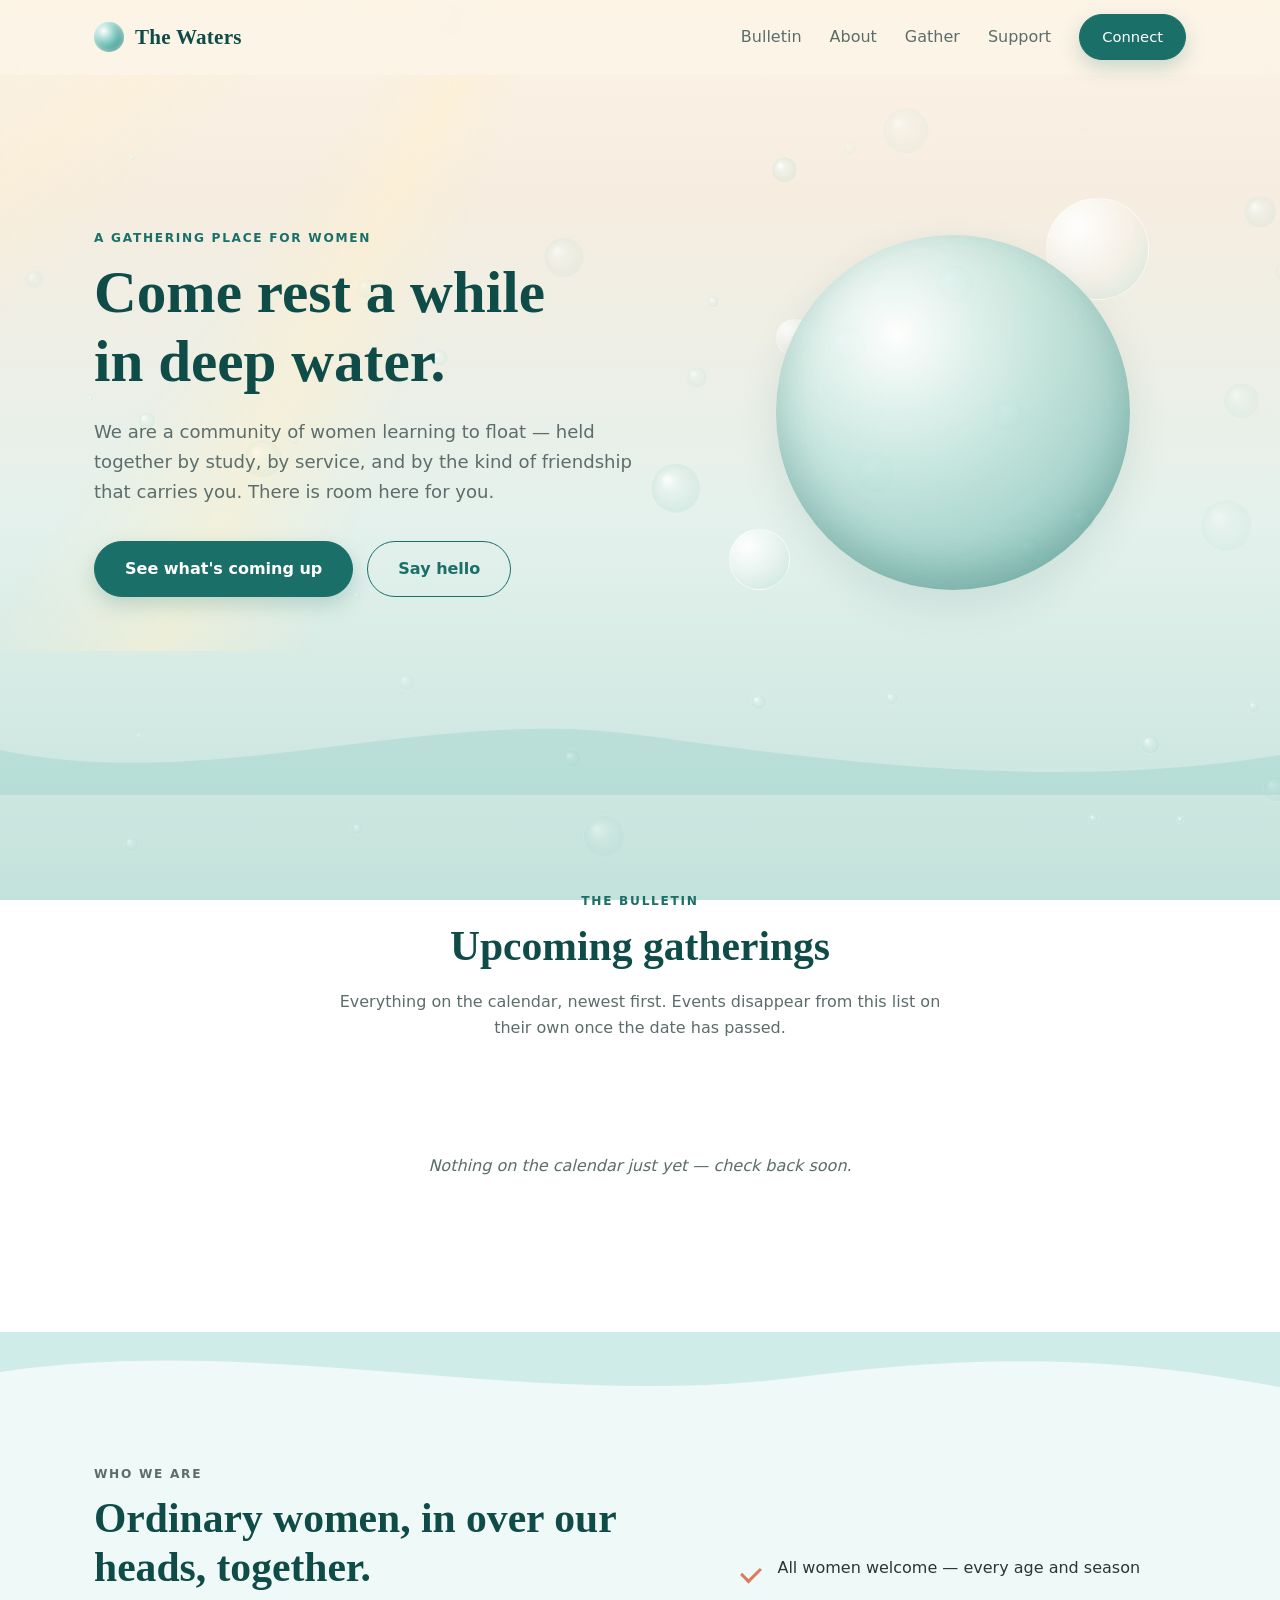
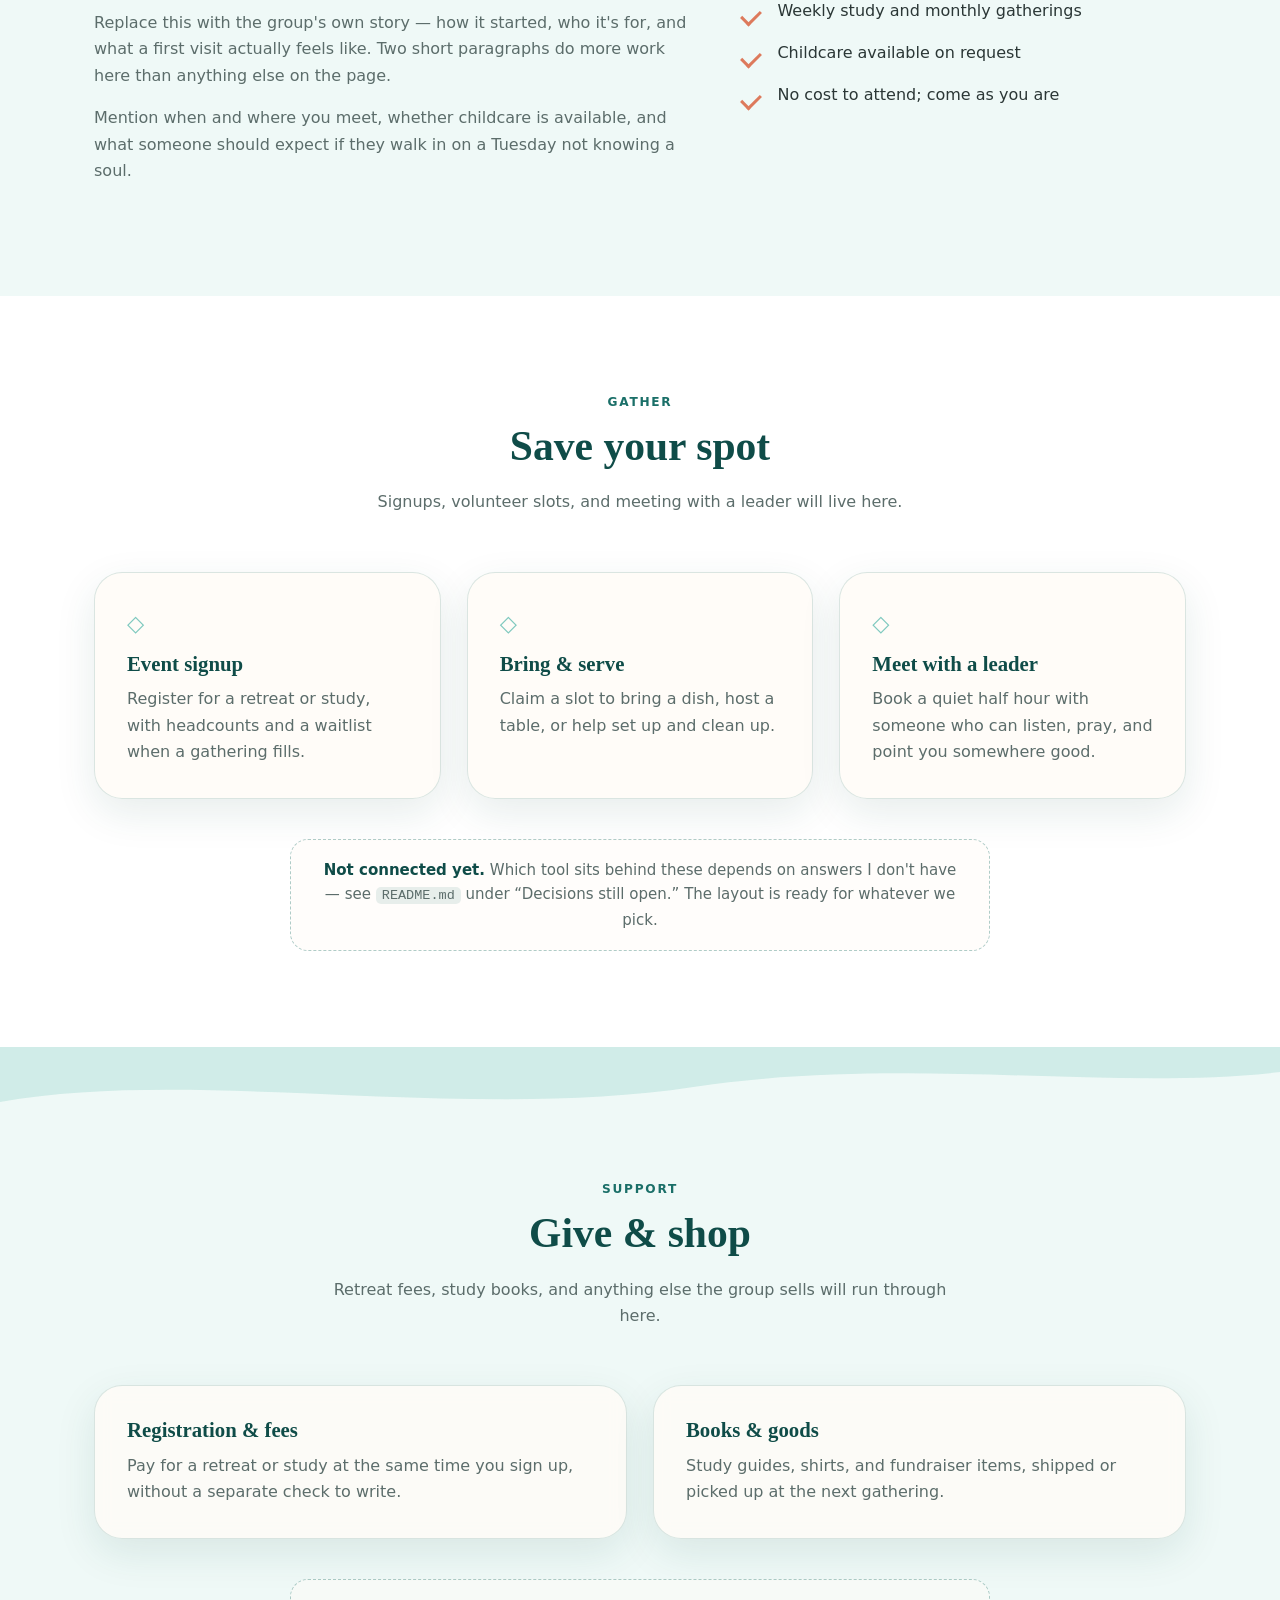
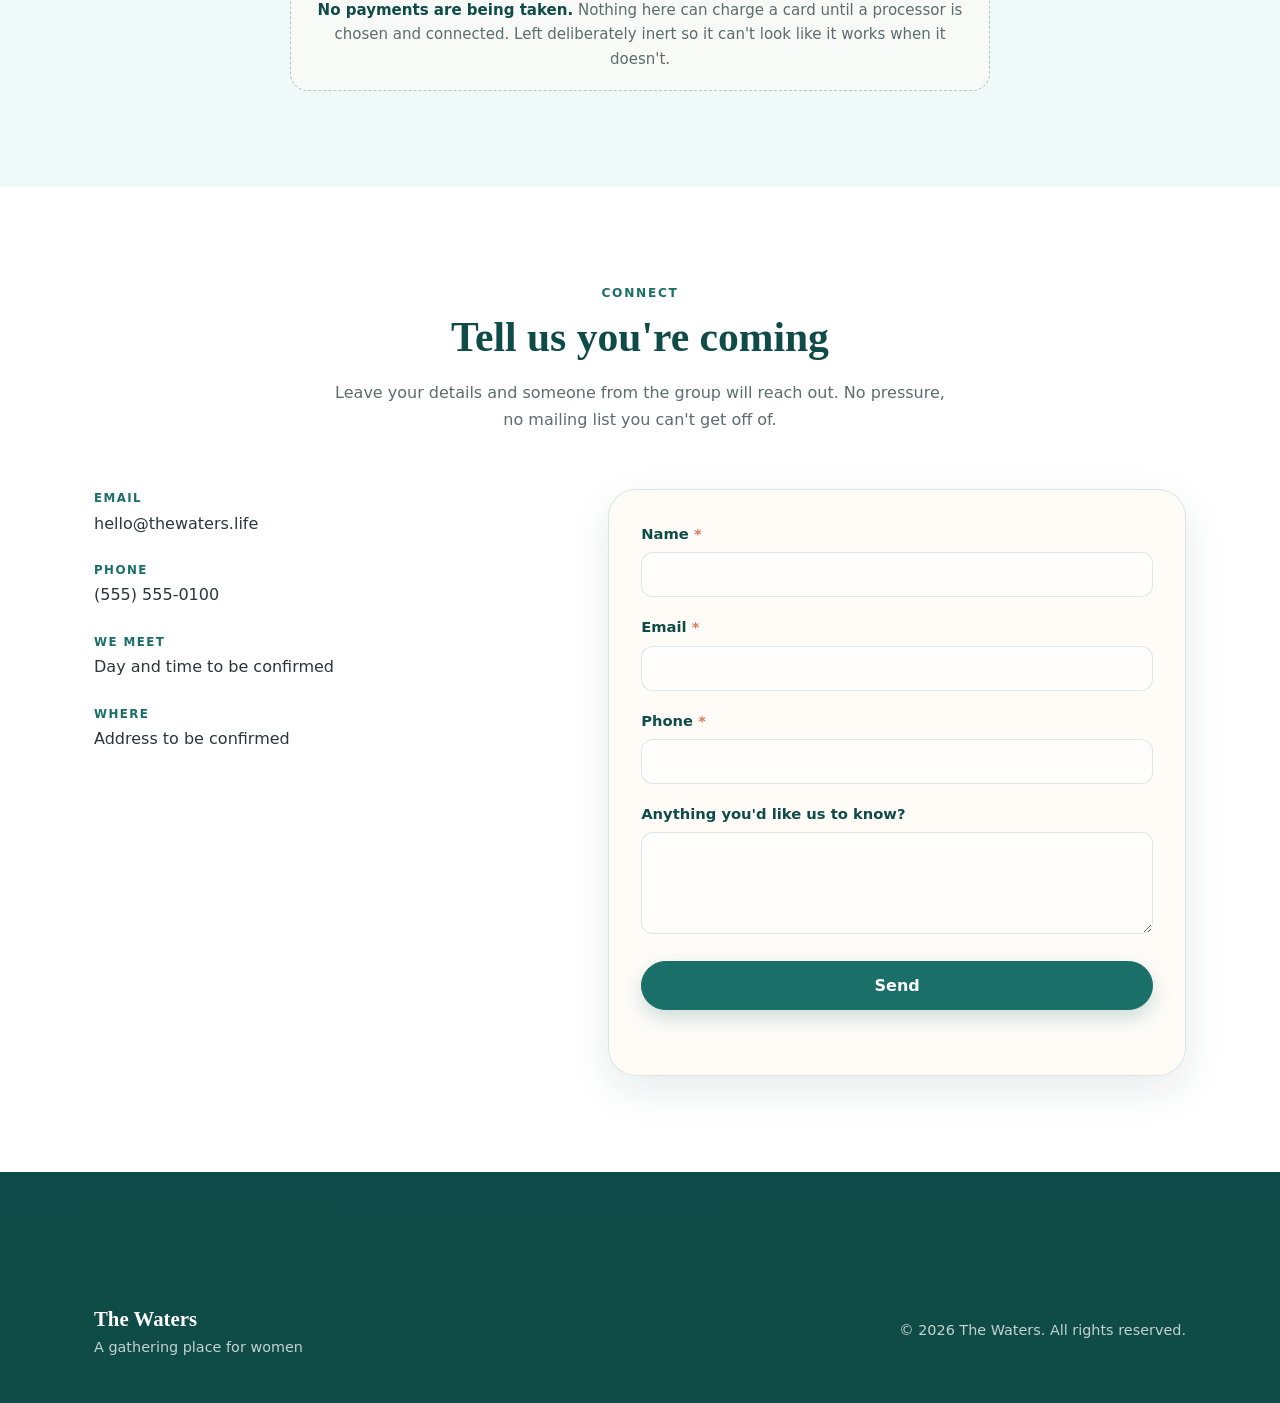
==== thewaters/public/index.html @ 30c307f7 "Build The Waters site with warm underwater theme and bubble field Renames the generic starter to the" ====
<!DOCTYPE html>
<html lang="en">
<head>
  <meta charset="UTF-8" />
  <meta name="viewport" content="width=device-width, initial-scale=1.0" />
  <title>The Waters — A gathering place for women</title>
  <meta name="description" content="The Waters is a community of women gathering to study, serve, and grow together. Find our upcoming gatherings, events, and ways to connect." />

  <link rel="canonical" href="https://thewaters.life/" />

  <meta property="og:type" content="website" />
  <meta property="og:url" content="https://thewaters.life/" />
  <meta property="og:title" content="The Waters — A gathering place for women" />
  <meta property="og:description" content="A community of women gathering to study, serve, and grow together." />
  <meta property="og:image" content="https://thewaters.life/og-image.png" />
  <meta name="twitter:card" content="summary_large_image" />
  <meta name="theme-color" content="#fdf4e7" />

  <link rel="icon" href="data:image/svg+xml,%3Csvg xmlns='http://www.w3.org/2000/svg' viewBox='0 0 32 32'%3E%3Ccircle cx='16' cy='16' r='13' fill='%231a6f68'/%3E%3Ccircle cx='11.5' cy='11' r='3.6' fill='%23ffffff' opacity='.75'/%3E%3C/svg%3E" />
  <link rel="stylesheet" href="styles.css" />
</head>
<body>
  <a class="skip-link" href="#main">Skip to content</a>

  <!-- Bubble field. Painted by script.js; stays empty if motion is reduced. -->
  <canvas class="bubble-field" aria-hidden="true"></canvas>

  <header class="site-header">
    <div class="container header-inner">
      <a class="brand" href="#top" aria-label="The Waters — home">
        <span class="brand-mark" aria-hidden="true"></span>
        <span class="brand-text">The Waters</span>
      </a>

      <button class="nav-toggle" type="button" aria-expanded="false" aria-controls="site-nav" aria-label="Toggle navigation">
        <span class="nav-toggle-bar" aria-hidden="true"></span>
        <span class="nav-toggle-bar" aria-hidden="true"></span>
        <span class="nav-toggle-bar" aria-hidden="true"></span>
      </button>

      <nav class="site-nav" id="site-nav" aria-label="Main">
        <a href="#bulletin">Bulletin</a>
        <a href="#about">About</a>
        <a href="#gather">Gather</a>
        <a href="#support">Support</a>
        <a class="btn btn-small" href="#contact">Connect</a>
      </nav>
    </div>
  </header>

  <main id="main">
    <section class="hero" id="top">
      <div class="hero-light" aria-hidden="true"></div>
      <div class="container hero-inner">
        <div class="hero-copy">
          <p class="eyebrow">A Gathering Place for Women</p>
          <h1>Come rest a while<br />in deep water.</h1>
          <p class="lede">
            We are a community of women learning to float — held together by study,
            by service, and by the kind of friendship that carries you.
            There is room here for you.
          </p>
          <div class="hero-actions">
            <a class="btn" href="#bulletin">See what's coming up</a>
            <a class="btn btn-ghost" href="#contact">Say hello</a>
          </div>
        </div>

        <div class="hero-art" aria-hidden="true">
          <div class="orb orb-1"></div>
          <div class="orb orb-2"></div>
          <div class="orb orb-3"></div>
          <div class="hero-disc"></div>
        </div>
      </div>

      <div class="wave-divider" aria-hidden="true">
        <svg viewBox="0 0 1440 90" preserveAspectRatio="none" focusable="false">
          <path d="M0,45 C240,90 480,0 720,30 C960,60 1200,85 1440,50 L1440,90 L0,90 Z"></path>
        </svg>
      </div>
    </section>

    <!-- ================= BULLETIN ================= -->
    <section class="section" id="bulletin">
      <div class="container">
        <p class="eyebrow center">The Bulletin</p>
        <h2 class="section-title">Upcoming gatherings</h2>
        <p class="section-intro">
          Everything on the calendar, newest first. Events disappear from this list
          on their own once the date has passed.
        </p>

        <!-- Rendered from events.js — edit that one file to update the bulletin. -->
        <div class="events" id="events-list" aria-live="polite"></div>

        <template id="event-template">
          <article class="event-card reveal">
            <div class="event-date" aria-hidden="true">
              <span class="event-month" data-month></span>
              <span class="event-day" data-day></span>
            </div>
            <div class="event-body">
              <p class="event-tag" data-tag></p>
              <h3 data-title></h3>
              <p class="event-meta">
                <span data-when></span>
                <span class="event-dot" aria-hidden="true">&middot;</span>
                <span data-where></span>
              </p>
              <p class="event-desc" data-desc></p>
              <a class="event-link" data-link>Details &amp; signup <span aria-hidden="true">&rarr;</span></a>
            </div>
          </article>
        </template>
      </div>
    </section>

    <!-- ================= ABOUT ================= -->
    <section class="section section-alt" id="about">
      <div class="wave-divider wave-top" aria-hidden="true">
        <svg viewBox="0 0 1440 90" preserveAspectRatio="none" focusable="false">
          <path d="M0,40 C300,0 600,80 900,45 C1140,17 1290,30 1440,55 L1440,0 L0,0 Z"></path>
        </svg>
      </div>

      <div class="container about-inner">
        <div class="reveal">
          <p class="eyebrow">Who We Are</p>
          <h2 class="section-title left">Ordinary women, in over our heads, together.</h2>
          <p>
            Replace this with the group's own story — how it started, who it's for,
            and what a first visit actually feels like. Two short paragraphs do more
            work here than anything else on the page.
          </p>
          <p>
            Mention when and where you meet, whether childcare is available, and what
            someone should expect if they walk in on a Tuesday not knowing a soul.
          </p>
        </div>

        <ul class="checklist reveal">
          <li>All women welcome — every age and season</li>
          <li>Weekly study and monthly gatherings</li>
          <li>Childcare available on request</li>
          <li>No cost to attend; come as you are</li>
        </ul>
      </div>
    </section>

    <!-- ================= GATHER / SCHEDULING ================= -->
    <section class="section" id="gather">
      <div class="container">
        <p class="eyebrow center">Gather</p>
        <h2 class="section-title">Save your spot</h2>
        <p class="section-intro">
          Signups, volunteer slots, and meeting with a leader will live here.
        </p>

        <div class="grid grid-3">
          <article class="card reveal">
            <span class="card-icon" aria-hidden="true">◇</span>
            <h3>Event signup</h3>
            <p>Register for a retreat or study, with headcounts and a waitlist when a gathering fills.</p>
          </article>
          <article class="card reveal">
            <span class="card-icon" aria-hidden="true">◇</span>
            <h3>Bring &amp; serve</h3>
            <p>Claim a slot to bring a dish, host a table, or help set up and clean up.</p>
          </article>
          <article class="card reveal">
            <span class="card-icon" aria-hidden="true">◇</span>
            <h3>Meet with a leader</h3>
            <p>Book a quiet half hour with someone who can listen, pray, and point you somewhere good.</p>
          </article>
        </div>

        <p class="stub-note reveal" role="note">
          <strong>Not connected yet.</strong> Which tool sits behind these depends on
          answers I don't have — see <code>README.md</code> under &ldquo;Decisions still
          open.&rdquo; The layout is ready for whatever we pick.
        </p>
      </div>
    </section>

    <!-- ================= SUPPORT / SALES ================= -->
    <section class="section section-alt" id="support">
      <div class="wave-divider wave-top" aria-hidden="true">
        <svg viewBox="0 0 1440 90" preserveAspectRatio="none" focusable="false">
          <path d="M0,55 C220,20 520,75 780,40 C1020,8 1250,45 1440,25 L1440,0 L0,0 Z"></path>
        </svg>
      </div>

      <div class="container">
        <p class="eyebrow center">Support</p>
        <h2 class="section-title">Give &amp; shop</h2>
        <p class="section-intro">
          Retreat fees, study books, and anything else the group sells will run through here.
        </p>

        <div class="grid grid-2">
          <article class="card reveal">
            <h3>Registration &amp; fees</h3>
            <p>Pay for a retreat or study at the same time you sign up, without a separate check to write.</p>
          </article>
          <article class="card reveal">
            <h3>Books &amp; goods</h3>
            <p>Study guides, shirts, and fundraiser items, shipped or picked up at the next gathering.</p>
          </article>
        </div>

        <p class="stub-note reveal" role="note">
          <strong>No payments are being taken.</strong> Nothing here can charge a card
          until a processor is chosen and connected. Left deliberately inert so it
          can't look like it works when it doesn't.
        </p>
      </div>
    </section>

    <!-- ================= CONTACT ================= -->
    <section class="section" id="contact">
      <div class="container">
        <p class="eyebrow center">Connect</p>
        <h2 class="section-title">Tell us you're coming</h2>
        <p class="section-intro">
          Leave your details and someone from the group will reach out. No pressure,
          no mailing list you can't get off of.
        </p>

        <div class="contact-inner">
          <ul class="contact-details reveal">
            <li>
              <span class="contact-label">Email</span>
              <a href="mailto:hello@thewaters.life">hello@thewaters.life</a>
            </li>
            <li>
              <span class="contact-label">Phone</span>
              <a href="tel:+15555550100">(555) 555-0100</a>
            </li>
            <li>
              <span class="contact-label">We Meet</span>
              <span>Day and time to be confirmed</span>
            </li>
            <li>
              <span class="contact-label">Where</span>
              <span>Address to be confirmed</span>
            </li>
          </ul>

          <!-- NOTE: no backend. See README "Making the contact form work". -->
          <form class="contact-form reveal" name="contact" method="POST" data-form-unwired novalidate>
            <div class="field">
              <label for="name">Name <span class="req" aria-hidden="true">*</span></label>
              <input type="text" id="name" name="name" autocomplete="name" required />
            </div>
            <div class="field">
              <label for="email">Email <span class="req" aria-hidden="true">*</span></label>
              <input type="email" id="email" name="email" autocomplete="email" required />
            </div>
            <div class="field">
              <label for="phone">Phone <span class="req" aria-hidden="true">*</span></label>
              <input type="tel" id="phone" name="phone" autocomplete="tel" required />
            </div>
            <div class="field">
              <label for="message">Anything you'd like us to know?</label>
              <textarea id="message" name="message" rows="4"></textarea>
            </div>

            <!-- Honeypot: hidden from people, tempting to bots. -->
            <div class="hp" aria-hidden="true">
              <label for="company">Company</label>
              <input type="text" id="company" name="company" tabindex="-1" autocomplete="off" />
            </div>

            <button class="btn btn-block" type="submit">Send</button>
            <p class="form-note" role="status" data-form-status></p>
          </form>
        </div>
      </div>
    </section>
  </main>

  <footer class="site-footer">
    <div class="wave-divider wave-top footer-wave" aria-hidden="true">
      <svg viewBox="0 0 1440 90" preserveAspectRatio="none" focusable="false">
        <path d="M0,50 C260,10 540,70 820,38 C1080,10 1260,50 1440,30 L1440,0 L0,0 Z"></path>
      </svg>
    </div>
    <div class="container footer-inner">
      <div>
        <p class="footer-brand">The Waters</p>
        <p class="footer-tagline">A gathering place for women</p>
      </div>
      <p class="footer-meta">&copy; <span id="year">2026</span> The Waters. All rights reserved.</p>
    </div>
  </footer>

  <script src="events.js"></script>
  <script src="script.js"></script>
</body>
</html>
---- thewaters/public/styles.css ----
/* The Waters — thewaters.life
   Warm, sunlit, buoyant. Re-theme from the variables in :root.

   The page sits over a fixed warm gradient that deepens toward the bottom, so
   scrolling reads as sinking. Sections are translucent on purpose — the bubble
   canvas lives behind everything and needs to show through. Avoid giving any
   full-width block an opaque background or the bubbles vanish behind it. */

:root {
  /* Water */
  --deep: #0f4c48;
  --teal: #1a6f68;        /* interactive + small text: 6.1:1 on white */
  --teal-soft: #2e9187;
  --aqua: #7fc9bf;
  --aqua-pale: #dcf0ec;

  /* Warmth */
  --sand: #fdf4e7;
  --sand-deep: #f7e8d4;
  --sun: #e0a144;
  --coral: #dd7a5c;

  /* Ink */
  --text: #2b3736;
  --text-muted: #5c6d6b;

  --card: rgba(255, 252, 247, 0.82);
  --border: rgba(26, 111, 104, 0.16);

  --radius: 18px;
  --radius-lg: 28px;
  --shadow: 0 14px 40px rgba(15, 76, 72, 0.10);
  --shadow-lift: 0 22px 55px rgba(15, 76, 72, 0.16);
  --max-width: 1140px;
  --font-heading: "Iowan Old Style", Georgia, "Palatino Linotype", serif;
  --font-body: "Segoe UI", system-ui, -apple-system, Roboto, Helvetica, Arial, sans-serif;
}

* {
  box-sizing: border-box;
}

html {
  scroll-behavior: smooth;
}

body {
  margin: 0;
  min-height: 100%;
  font-family: var(--font-body);
  color: var(--text);
  line-height: 1.65;
  background: linear-gradient(180deg, #fdf4e7 0%, #f6ede0 22%, #e4f1ec 58%, #c3e2db 100%);
  background-attachment: fixed;
}

img, svg {
  max-width: 100%;
  display: block;
}

h1, h2, h3, .brand-text {
  font-family: var(--font-heading);
  font-weight: 700;
  line-height: 1.18;
}

a {
  color: inherit;
  text-decoration: none;
}

:focus-visible {
  outline: 3px solid var(--coral);
  outline-offset: 3px;
  border-radius: 4px;
}

.container {
  max-width: var(--max-width);
  margin: 0 auto;
  padding: 0 24px;
}

.skip-link {
  position: absolute;
  left: -9999px;
  top: 0;
  z-index: 200;
  background: var(--deep);
  color: #fff;
  padding: 12px 20px;
}

.skip-link:focus {
  left: 0;
}

/* --- Bubble field ------------------------------------------------------- */

.bubble-field {
  position: fixed;
  inset: 0;
  width: 100%;
  height: 100%;
  z-index: 0;
  pointer-events: none;
}

.site-header,
main,
.site-footer {
  position: relative;
  z-index: 1;
}

/* --- Shared furniture --------------------------------------------------- */

.eyebrow {
  text-transform: uppercase;
  letter-spacing: 0.14em;
  font-size: 0.76rem;
  font-weight: 700;
  color: var(--teal);
  margin: 0 0 10px;
}

.eyebrow.center {
  text-align: center;
}

.section {
  position: relative;
  padding: 96px 0;
}

.section-alt {
  background: rgba(127, 201, 191, 0.12);
  padding-top: 132px;
}

.section-title {
  font-size: clamp(1.9rem, 4vw, 2.6rem);
  text-align: center;
  margin: 0 0 18px;
  color: var(--deep);
}

.section-title.left {
  text-align: left;
}

.section-intro {
  max-width: 620px;
  margin: 0 auto 56px;
  text-align: center;
  color: var(--text-muted);
}

.grid {
  display: grid;
  gap: 26px;
}

.grid-2 {
  grid-template-columns: repeat(auto-fit, minmax(300px, 1fr));
}

.grid-3 {
  grid-template-columns: repeat(auto-fit, minmax(280px, 1fr));
}

.card {
  background: var(--card);
  -webkit-backdrop-filter: blur(8px);
  backdrop-filter: blur(8px);
  border: 1px solid var(--border);
  border-radius: var(--radius-lg);
  padding: 32px;
  box-shadow: var(--shadow);
  transition: transform 0.4s ease, box-shadow 0.4s ease;
}

.card:hover {
  transform: translateY(-6px);
  box-shadow: var(--shadow-lift);
}

.card-icon {
  display: block;
  font-size: 1.4rem;
  color: var(--aqua);
  margin-bottom: 10px;
}

.card h3 {
  margin: 0 0 10px;
  font-size: 1.3rem;
  color: var(--deep);
}

.card p {
  margin: 0;
  color: var(--text-muted);
}

/* Honest placeholder callout — remove once the section is wired up. */
.stub-note {
  max-width: 700px;
  margin: 40px auto 0;
  padding: 18px 24px;
  text-align: center;
  font-size: 0.94rem;
  color: var(--text-muted);
  border: 1px dashed rgba(26, 111, 104, 0.35);
  border-radius: var(--radius);
  background: rgba(255, 252, 247, 0.5);
}

.stub-note strong {
  color: var(--deep);
}

.stub-note code {
  font-size: 0.9em;
  background: rgba(26, 111, 104, 0.1);
  padding: 1px 6px;
  border-radius: 5px;
}

/* --- Buttons ------------------------------------------------------------ */

.btn {
  display: inline-block;
  background: var(--teal);
  color: #fff;
  padding: 14px 30px;
  border: 1px solid var(--teal);
  border-radius: 999px;
  font-family: inherit;
  font-weight: 600;
  font-size: 1rem;
  cursor: pointer;
  box-shadow: 0 8px 20px rgba(26, 111, 104, 0.22);
  transition: background 0.25s ease, transform 0.25s ease, box-shadow 0.25s ease;
}

.btn:hover {
  background: var(--deep);
  transform: translateY(-3px);
  box-shadow: 0 14px 28px rgba(15, 76, 72, 0.28);
}

.btn-ghost {
  background: transparent;
  color: var(--teal);
  box-shadow: none;
}

.btn-ghost:hover {
  background: rgba(255, 255, 255, 0.6);
  color: var(--deep);
}

.btn-small {
  padding: 10px 22px;
  font-size: 0.92rem;
}

.btn-block {
  width: 100%;
}

/* --- Header ------------------------------------------------------------- */

.site-header {
  position: sticky;
  top: 0;
  z-index: 50;
  background: rgba(253, 244, 231, 0.72);
  -webkit-backdrop-filter: blur(12px);
  backdrop-filter: blur(12px);
  border-bottom: 1px solid transparent;
  transition: border-color 0.3s ease, box-shadow 0.3s ease;
}

.site-header.scrolled {
  border-bottom-color: var(--border);
  box-shadow: 0 6px 24px rgba(15, 76, 72, 0.08);
}

.header-inner {
  display: flex;
  align-items: center;
  justify-content: space-between;
  gap: 16px;
  padding-top: 14px;
  padding-bottom: 14px;
}

.brand {
  display: flex;
  align-items: center;
  gap: 11px;
}

.brand-mark {
  width: 30px;
  height: 30px;
  border-radius: 50%;
  flex-shrink: 0;
  background: radial-gradient(circle at 32% 30%, #ffffff 0%, var(--aqua) 42%, var(--teal) 100%);
  box-shadow: inset 0 0 6px rgba(255, 255, 255, 0.7);
}

.brand-text {
  font-size: 1.32rem;
  color: var(--deep);
  letter-spacing: 0.01em;
}

.site-nav {
  display: flex;
  align-items: center;
  gap: 28px;
}

.site-nav a {
  font-weight: 500;
  color: var(--text-muted);
  transition: color 0.2s ease;
}

.site-nav a:hover {
  color: var(--teal);
}

.site-nav a.btn,
.site-nav a.btn:hover {
  color: #fff;
}

.nav-toggle {
  display: none;
  flex-direction: column;
  justify-content: center;
  gap: 5px;
  width: 44px;
  height: 44px;
  padding: 0 10px;
  background: rgba(255, 255, 255, 0.5);
  border: 1px solid var(--border);
  border-radius: 12px;
  cursor: pointer;
}

.nav-toggle-bar {
  display: block;
  height: 2px;
  background: var(--deep);
  border-radius: 2px;
}

/* --- Hero --------------------------------------------------------------- */

.hero {
  position: relative;
  padding: 104px 0 150px;
  overflow: hidden;
}

/* Sunlight coming down through the surface */
.hero-light {
  position: absolute;
  inset: -40% 0 auto 0;
  height: 120%;
  background:
    radial-gradient(ellipse 60% 45% at 50% 0%, rgba(255, 236, 196, 0.85), transparent 70%),
    conic-gradient(from 200deg at 52% -12%,
      transparent 0deg, rgba(255, 240, 205, 0.5) 8deg, transparent 16deg,
      transparent 26deg, rgba(255, 240, 205, 0.35) 33deg, transparent 42deg,
      transparent 54deg, rgba(255, 240, 205, 0.42) 61deg, transparent 70deg);
  pointer-events: none;
}

.hero-inner {
  position: relative;
  display: grid;
  grid-template-columns: 1.1fr 0.9fr;
  align-items: center;
  gap: 56px;
}

.hero h1 {
  font-size: clamp(2.3rem, 5.6vw, 3.7rem);
  margin: 0 0 20px;
  color: var(--deep);
}

.lede {
  font-size: 1.13rem;
  color: var(--text-muted);
  max-width: 50ch;
  margin: 0 0 34px;
}

.hero-actions {
  display: flex;
  flex-wrap: wrap;
  gap: 14px;
}

/* Floating orbs */
.hero-art {
  position: relative;
  aspect-ratio: 1 / 1;
}

.hero-disc {
  position: absolute;
  inset: 12%;
  border-radius: 50%;
  background: radial-gradient(circle at 34% 28%,
    rgba(255, 255, 255, 0.9) 0%,
    rgba(190, 228, 220, 0.75) 38%,
    rgba(46, 145, 135, 0.55) 100%);
  box-shadow: inset 0 -18px 40px rgba(15, 76, 72, 0.22), var(--shadow);
  animation: bob 9s ease-in-out infinite;
}

.orb {
  position: absolute;
  border-radius: 50%;
  background: radial-gradient(circle at 30% 28%,
    rgba(255, 255, 255, 0.95), rgba(255, 255, 255, 0.15) 55%, rgba(127, 201, 191, 0.25));
  border: 1px solid rgba(255, 255, 255, 0.6);
}

.orb-1 {
  width: 22%;
  aspect-ratio: 1;
  top: 4%;
  right: 8%;
  animation: bob 7s ease-in-out infinite;
}

.orb-2 {
  width: 13%;
  aspect-ratio: 1;
  bottom: 12%;
  left: 2%;
  animation: bob 5.5s ease-in-out infinite reverse;
}

.orb-3 {
  width: 8%;
  aspect-ratio: 1;
  top: 30%;
  left: 12%;
  animation: bob 6.5s ease-in-out infinite 0.8s;
}

@keyframes bob {
  0%, 100% { transform: translateY(0) }
  50%      { transform: translateY(-16px) }
}

/* --- Wave dividers ------------------------------------------------------ */

.wave-divider {
  position: absolute;
  left: 0;
  right: 0;
  height: 90px;
  line-height: 0;
  pointer-events: none;
}

.wave-divider svg {
  width: 100%;
  height: 100%;
}

.wave-divider path {
  fill: rgba(127, 201, 191, 0.28);
}

.hero .wave-divider {
  bottom: 0;
}

.wave-top {
  top: 0;
}

.footer-wave path {
  fill: rgba(15, 76, 72, 0.18);
}

/* --- Bulletin ----------------------------------------------------------- */

.events {
  display: grid;
  gap: 22px;
  max-width: 860px;
  margin: 0 auto;
}

.event-card {
  display: grid;
  grid-template-columns: 92px 1fr;
  gap: 26px;
  align-items: start;
  background: var(--card);
  -webkit-backdrop-filter: blur(8px);
  backdrop-filter: blur(8px);
  border: 1px solid var(--border);
  border-radius: var(--radius-lg);
  padding: 28px;
  box-shadow: var(--shadow);
  transition: transform 0.4s ease, box-shadow 0.4s ease;
}

.event-card:hover {
  transform: translateY(-5px);
  box-shadow: var(--shadow-lift);
}

.event-date {
  display: flex;
  flex-direction: column;
  align-items: center;
  justify-content: center;
  padding: 12px 0;
  border-radius: var(--radius);
  background: linear-gradient(160deg, var(--aqua), var(--teal));
  color: #fff;
  box-shadow: 0 8px 18px rgba(26, 111, 104, 0.25);
}

.event-month {
  font-size: 0.74rem;
  text-transform: uppercase;
  letter-spacing: 0.12em;
  font-weight: 700;
  opacity: 0.9;
}

.event-day {
  font-family: var(--font-heading);
  font-size: 1.9rem;
  font-weight: 700;
  line-height: 1.1;
}

.event-tag {
  margin: 0 0 4px;
  font-size: 0.72rem;
  text-transform: uppercase;
  letter-spacing: 0.12em;
  font-weight: 700;
  color: var(--coral);
}

.event-body h3 {
  margin: 0 0 6px;
  font-size: 1.32rem;
  color: var(--deep);
}

.event-meta {
  margin: 0 0 10px;
  font-size: 0.93rem;
  color: var(--text-muted);
  font-weight: 500;
}

.event-dot {
  margin: 0 6px;
}

.event-desc {
  margin: 0;
  color: var(--text-muted);
}

.event-link {
  display: inline-block;
  margin-top: 12px;
  font-weight: 600;
  color: var(--teal);
  border-bottom: 1px solid transparent;
  transition: border-color 0.2s ease;
}

.event-link:hover {
  border-bottom-color: var(--teal);
}

.events-empty {
  text-align: center;
  color: var(--text-muted);
  font-style: italic;
  padding: 40px 0;
}

/* --- About -------------------------------------------------------------- */

.about-inner {
  position: relative;
  display: grid;
  grid-template-columns: 1.35fr 1fr;
  gap: 52px;
  align-items: center;
}

.about-inner p {
  color: var(--text-muted);
}

.checklist {
  list-style: none;
  margin: 0;
  padding: 0;
  display: grid;
  gap: 16px;
}

.checklist li {
  position: relative;
  padding-left: 34px;
  font-weight: 500;
}

.checklist li::before {
  content: "";
  position: absolute;
  left: 2px;
  top: 8px;
  width: 9px;
  height: 16px;
  border: solid var(--coral);
  border-width: 0 3px 3px 0;
  transform: rotate(45deg);
}

/* --- Contact ------------------------------------------------------------ */

.contact-inner {
  display: grid;
  grid-template-columns: 1fr 1.25fr;
  gap: 52px;
  align-items: start;
}

.contact-details {
  list-style: none;
  margin: 0;
  padding: 0;
  display: grid;
  gap: 24px;
}

.contact-label {
  display: block;
  font-size: 0.74rem;
  text-transform: uppercase;
  letter-spacing: 0.12em;
  font-weight: 700;
  color: var(--teal);
  margin-bottom: 2px;
}

.contact-details a:hover {
  color: var(--teal);
}

.contact-form {
  background: var(--card);
  -webkit-backdrop-filter: blur(8px);
  backdrop-filter: blur(8px);
  border: 1px solid var(--border);
  border-radius: var(--radius-lg);
  padding: 32px;
  box-shadow: var(--shadow);
}

.field {
  margin-bottom: 18px;
}

.field label {
  display: block;
  font-weight: 600;
  font-size: 0.92rem;
  margin-bottom: 6px;
  color: var(--deep);
}

.req {
  color: var(--coral);
}

.field input,
.field textarea {
  width: 100%;
  padding: 12px 14px;
  border: 1px solid var(--border);
  border-radius: 12px;
  font-family: inherit;
  font-size: 1rem;
  color: inherit;
  background: rgba(255, 255, 255, 0.75);
}

.field input:focus,
.field textarea:focus {
  outline: none;
  border-color: var(--teal);
  box-shadow: 0 0 0 4px rgba(127, 201, 191, 0.35);
}

.field textarea {
  resize: vertical;
}

.field input[aria-invalid="true"] {
  border-color: var(--coral);
}

.field-error {
  display: block;
  margin-top: 5px;
  font-size: 0.84rem;
  color: #a8452a;
}

/* Honeypot — off-screen rather than display:none, which bots skip. */
.hp {
  position: absolute;
  left: -9999px;
  width: 1px;
  height: 1px;
  overflow: hidden;
}

.form-note {
  margin: 14px 0 0;
  font-size: 0.92rem;
  color: var(--text-muted);
  min-height: 1.3em;
  text-align: center;
}

/* --- Footer ------------------------------------------------------------- */

.site-footer {
  position: relative;
  background: var(--deep);
  color: #fff;
  padding: 130px 0 44px;
}

.footer-inner {
  display: flex;
  flex-wrap: wrap;
  align-items: center;
  justify-content: space-between;
  gap: 16px;
}

.footer-brand {
  font-family: var(--font-heading);
  font-weight: 700;
  font-size: 1.3rem;
  margin: 0;
}

.footer-tagline,
.footer-meta {
  margin: 0;
  font-size: 0.9rem;
  opacity: 0.75;
}

/* --- Scroll reveal ------------------------------------------------------ */

.reveal {
  opacity: 0;
  transform: translateY(30px);
  transition: opacity 0.8s ease, transform 0.8s ease;
}

.reveal.is-visible {
  opacity: 1;
  transform: translateY(0);
}

.reveal:nth-child(2) { transition-delay: 0.09s }
.reveal:nth-child(3) { transition-delay: 0.18s }
.reveal:nth-child(4) { transition-delay: 0.27s }

/* --- Responsive --------------------------------------------------------- */

@media (max-width: 900px) {
  .hero-inner,
  .about-inner,
  .contact-inner {
    grid-template-columns: 1fr;
  }

  .hero {
    padding: 72px 0 120px;
  }

  .hero-art {
    order: -1;
    max-width: 340px;
    margin: 0 auto;
    width: 100%;
  }

  .section {
    padding: 72px 0;
  }

  .section-alt {
    padding-top: 108px;
  }

  .nav-toggle {
    display: flex;
  }

  .site-nav {
    display: none;
    position: absolute;
    top: 100%;
    left: 0;
    right: 0;
    flex-direction: column;
    align-items: stretch;
    gap: 0;
    background: rgba(253, 244, 231, 0.97);
    -webkit-backdrop-filter: blur(12px);
    backdrop-filter: blur(12px);
    border-bottom: 1px solid var(--border);
    box-shadow: var(--shadow);
    padding: 6px 24px 22px;
  }

  .site-nav.open {
    display: flex;
  }

  .site-nav a {
    padding: 14px 0;
    border-bottom: 1px solid var(--border);
  }

  .site-nav a.btn {
    text-align: center;
    margin-top: 16px;
    border-bottom: 1px solid var(--teal);
  }
}

@media (max-width: 560px) {
  .event-card {
    grid-template-columns: 68px 1fr;
    gap: 18px;
    padding: 22px;
  }

  .event-day {
    font-size: 1.5rem;
  }

  .card,
  .contact-form {
    padding: 24px;
  }
}

/* --- Reduced motion ----------------------------------------------------- */
/* script.js checks this too and skips the bubble canvas entirely. */

@media (prefers-reduced-motion: reduce) {
  html {
    scroll-behavior: auto;
  }

  .reveal {
    opacity: 1;
    transform: none;
    transition: none;
  }

  .bubble-field {
    display: none;
  }

  .hero-disc,
  .orb {
    animation: none;
  }

  .btn:hover,
  .card:hover,
  .event-card:hover {
    transform: none;
  }
}
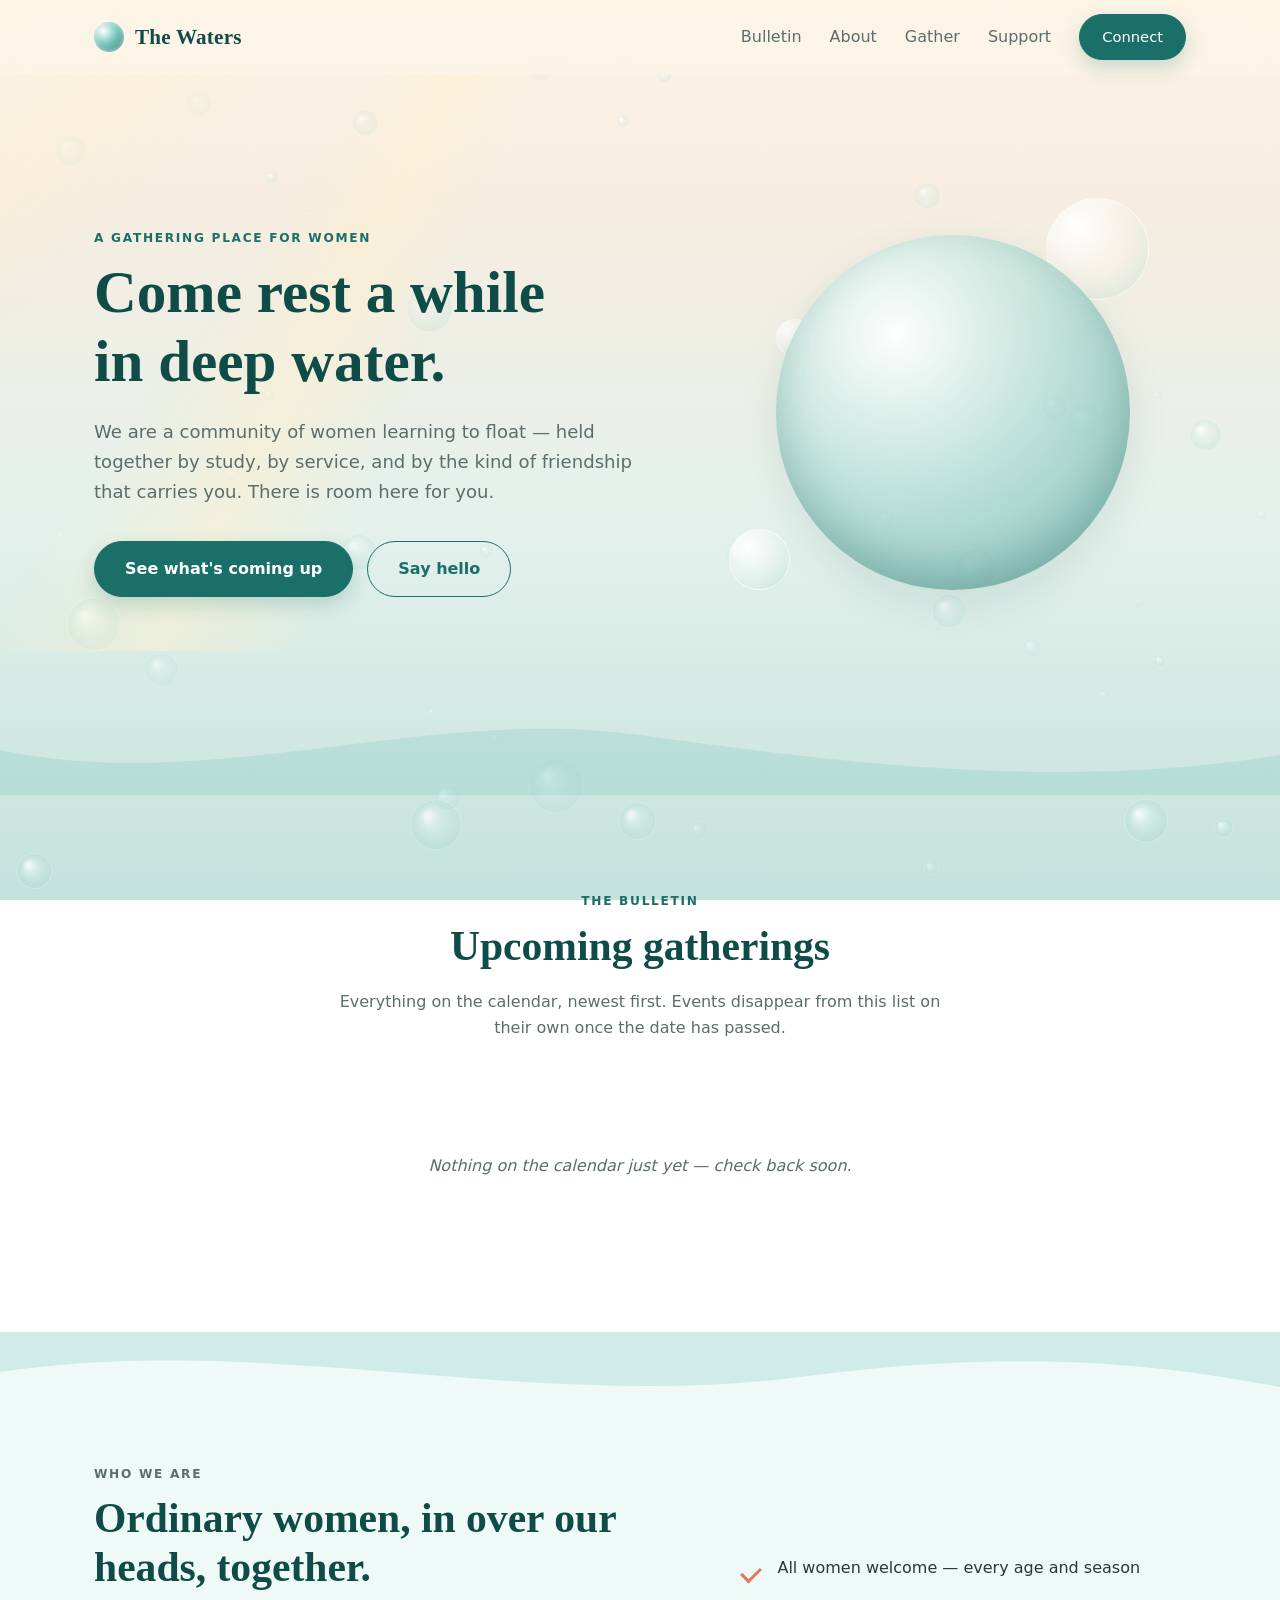
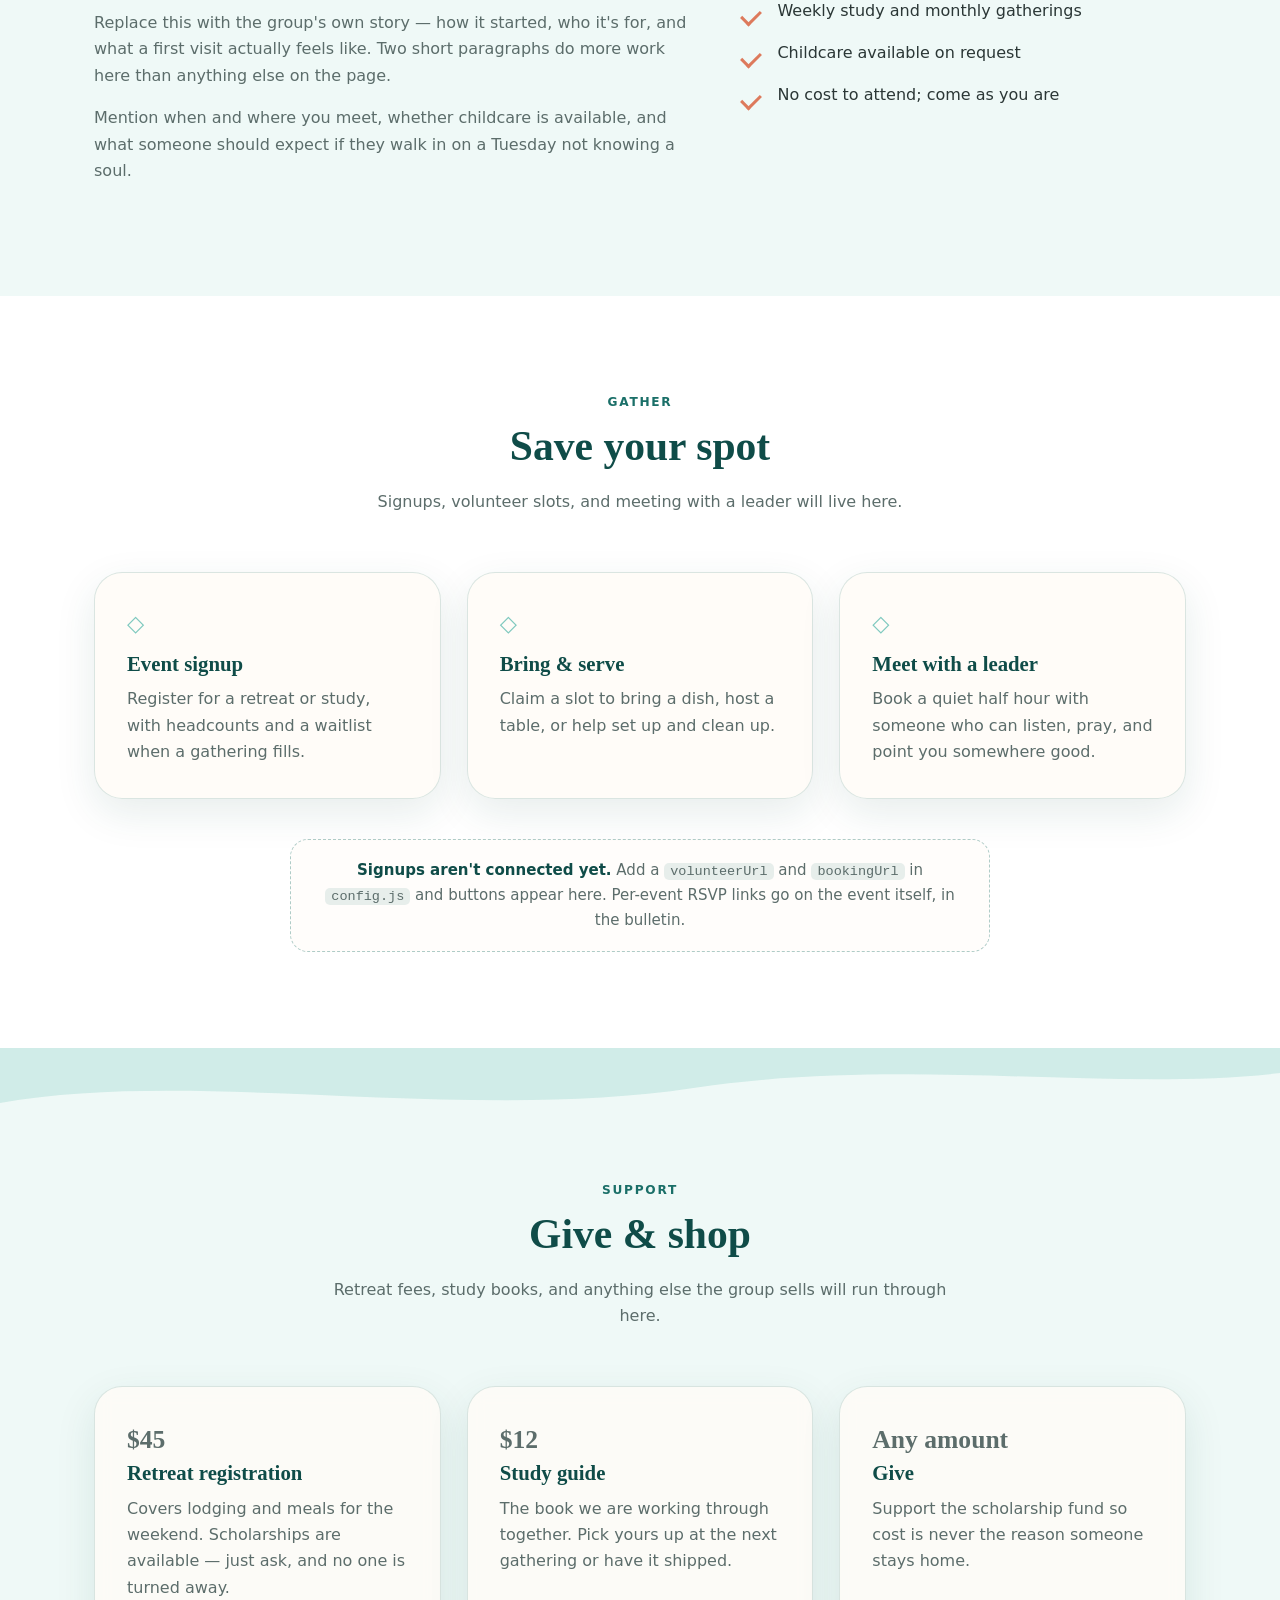
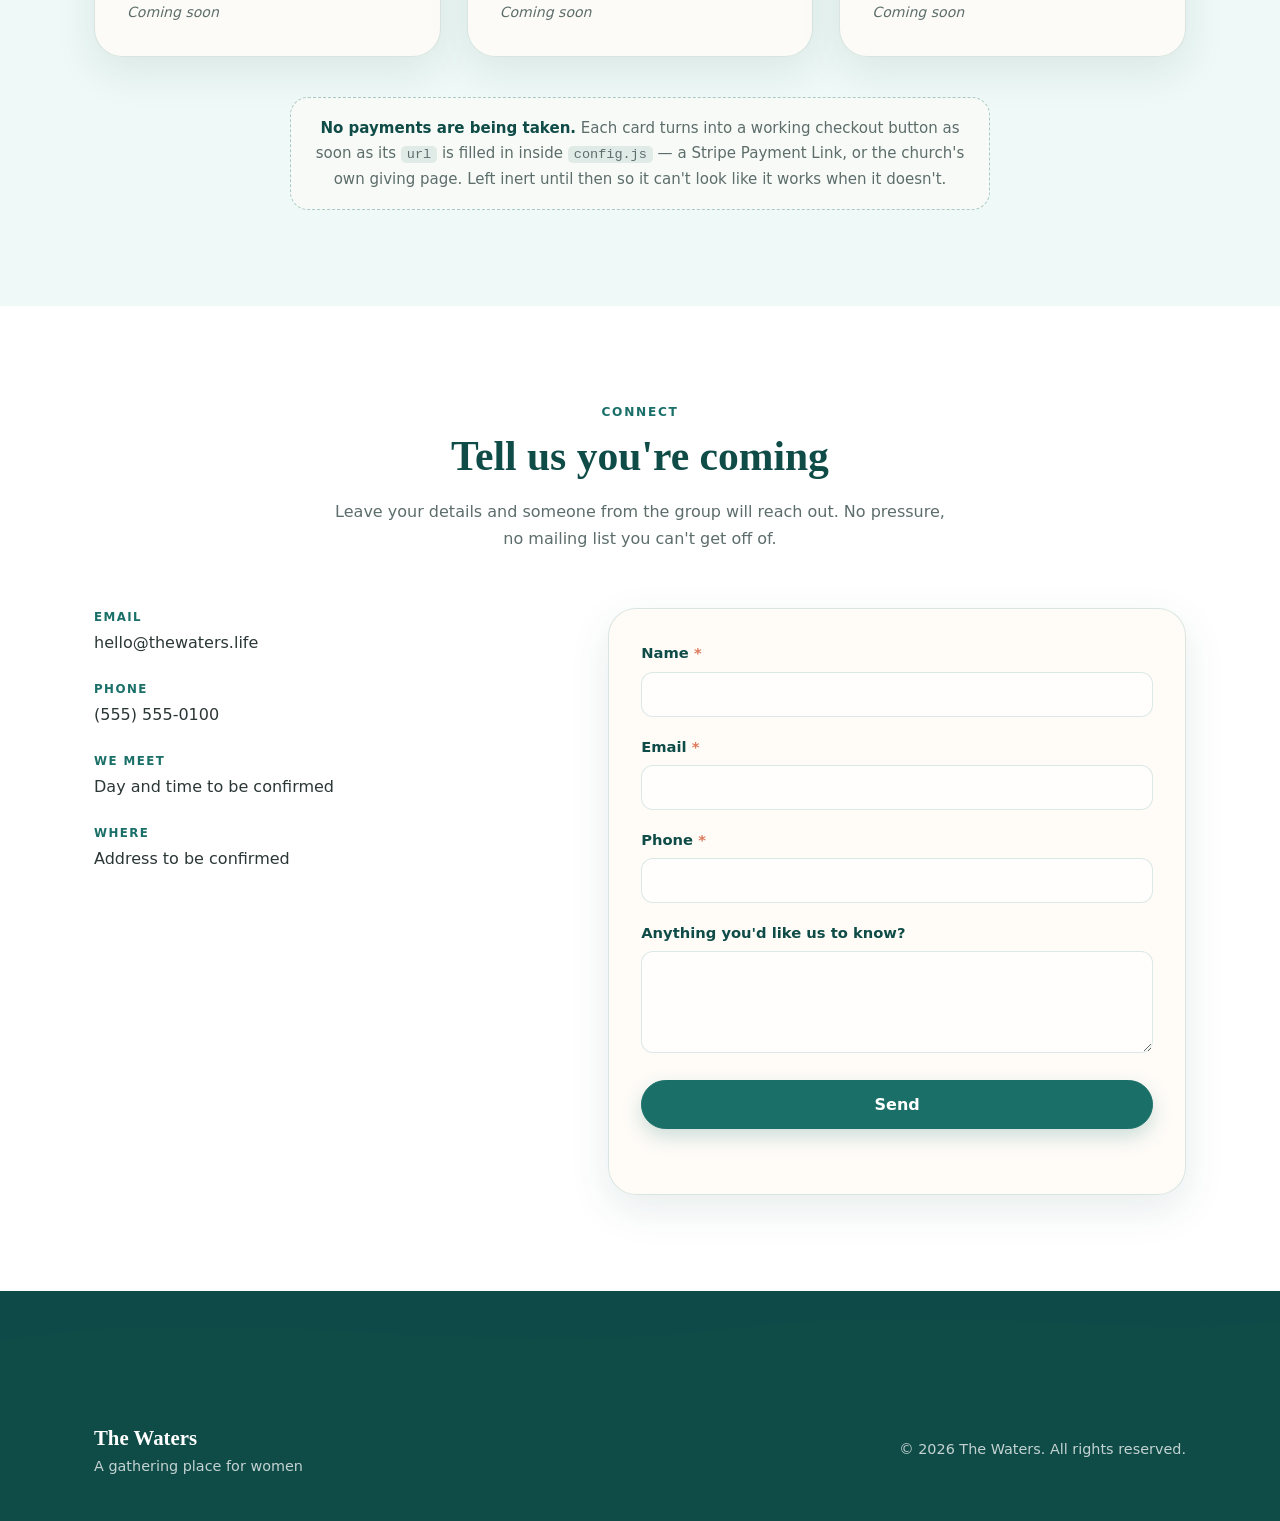
==== commit bffbff29: "Drive scheduling, sales, and the bulletin from a config file A non-technical group leader is maintai" ====
--- a/thewaters/public/index.html
+++ b/thewaters/public/index.html
@@ -109,7 +109,10 @@
                 <span data-where></span>
               </p>
               <p class="event-desc" data-desc></p>
-              <a class="event-link" data-link>Details &amp; signup <span aria-hidden="true">&rarr;</span></a>
+              <div class="event-actions">
+                <a class="btn btn-small" data-rsvp>Save my spot</a>
+                <a class="event-link" data-link>Details <span aria-hidden="true">&rarr;</span></a>
+              </div>
             </div>
           </article>
         </template>
@@ -175,10 +178,16 @@
           </article>
         </div>
 
-        <p class="stub-note reveal" role="note">
-          <strong>Not connected yet.</strong> Which tool sits behind these depends on
-          answers I don't have — see <code>README.md</code> under &ldquo;Decisions still
-          open.&rdquo; The layout is ready for whatever we pick.
+        <div class="section-cta reveal">
+          <a class="btn" data-volunteer-link hidden>Sign up to bring or serve</a>
+          <a class="btn btn-ghost" data-booking-link hidden>Book time with a leader</a>
+        </div>
+
+        <p class="stub-note reveal" data-gather-stub role="note">
+          <strong>Signups aren't connected yet.</strong> Add a
+          <code>volunteerUrl</code> and <code>bookingUrl</code> in
+          <code>config.js</code> and buttons appear here. Per-event RSVP links go
+          on the event itself, in the bulletin.
         </p>
       </div>
     </section>
@@ -198,21 +207,24 @@
           Retreat fees, study books, and anything else the group sells will run through here.
         </p>
 
-        <div class="grid grid-2">
-          <article class="card reveal">
-            <h3>Registration &amp; fees</h3>
-            <p>Pay for a retreat or study at the same time you sign up, without a separate check to write.</p>
-          </article>
-          <article class="card reveal">
-            <h3>Books &amp; goods</h3>
-            <p>Study guides, shirts, and fundraiser items, shipped or picked up at the next gathering.</p>
-          </article>
-        </div>
-
-        <p class="stub-note reveal" role="note">
-          <strong>No payments are being taken.</strong> Nothing here can charge a card
-          until a processor is chosen and connected. Left deliberately inert so it
-          can't look like it works when it doesn't.
+        <!-- Rendered from config.js → support.items -->
+        <div class="grid grid-3" id="support-list"></div>
+
+        <template id="support-template">
+          <article class="card support-card reveal">
+            <p class="support-price" data-price></p>
+            <h3 data-name></h3>
+            <p data-desc></p>
+            <a class="btn btn-small support-btn" data-buy></a>
+            <p class="support-soon" data-soon>Coming soon</p>
+          </article>
+        </template>
+
+        <p class="stub-note reveal" data-support-stub role="note">
+          <strong>No payments are being taken.</strong> Each card turns into a working
+          checkout button as soon as its <code>url</code> is filled in inside
+          <code>config.js</code> — a Stripe Payment Link, or the church's own giving
+          page. Left inert until then so it can't look like it works when it doesn't.
         </p>
       </div>
     </section>
@@ -295,6 +307,7 @@
     </div>
   </footer>
 
+  <script src="config.js"></script>
   <script src="events.js"></script>
   <script src="script.js"></script>
 </body>
--- a/thewaters/public/styles.css
+++ b/thewaters/public/styles.css
@@ -602,6 +602,61 @@
   color: var(--text-muted);
   font-style: italic;
   padding: 40px 0;
+}
+
+.event-actions {
+  display: flex;
+  flex-wrap: wrap;
+  align-items: center;
+  gap: 18px;
+  margin-top: 16px;
+}
+
+.event-actions .event-link {
+  margin-top: 0;
+}
+
+/* --- Support ------------------------------------------------------------ */
+
+.support-card {
+  display: flex;
+  flex-direction: column;
+}
+
+.support-card p[data-desc] {
+  flex: 1;
+}
+
+.support-price {
+  margin: 0 0 6px;
+  font-family: var(--font-heading);
+  font-size: 1.6rem;
+  font-weight: 700;
+  color: var(--teal);
+}
+
+.support-btn {
+  align-self: flex-start;
+  margin-top: 20px;
+}
+
+.support-soon {
+  margin: 20px 0 0;
+  font-size: 0.88rem;
+  font-style: italic;
+  color: var(--text-muted);
+}
+
+.section-cta {
+  display: flex;
+  flex-wrap: wrap;
+  justify-content: center;
+  gap: 16px;
+  margin-top: 44px;
+}
+
+.section-cta:empty {
+  display: none;
 }
 
 /* --- About -------------------------------------------------------------- */
